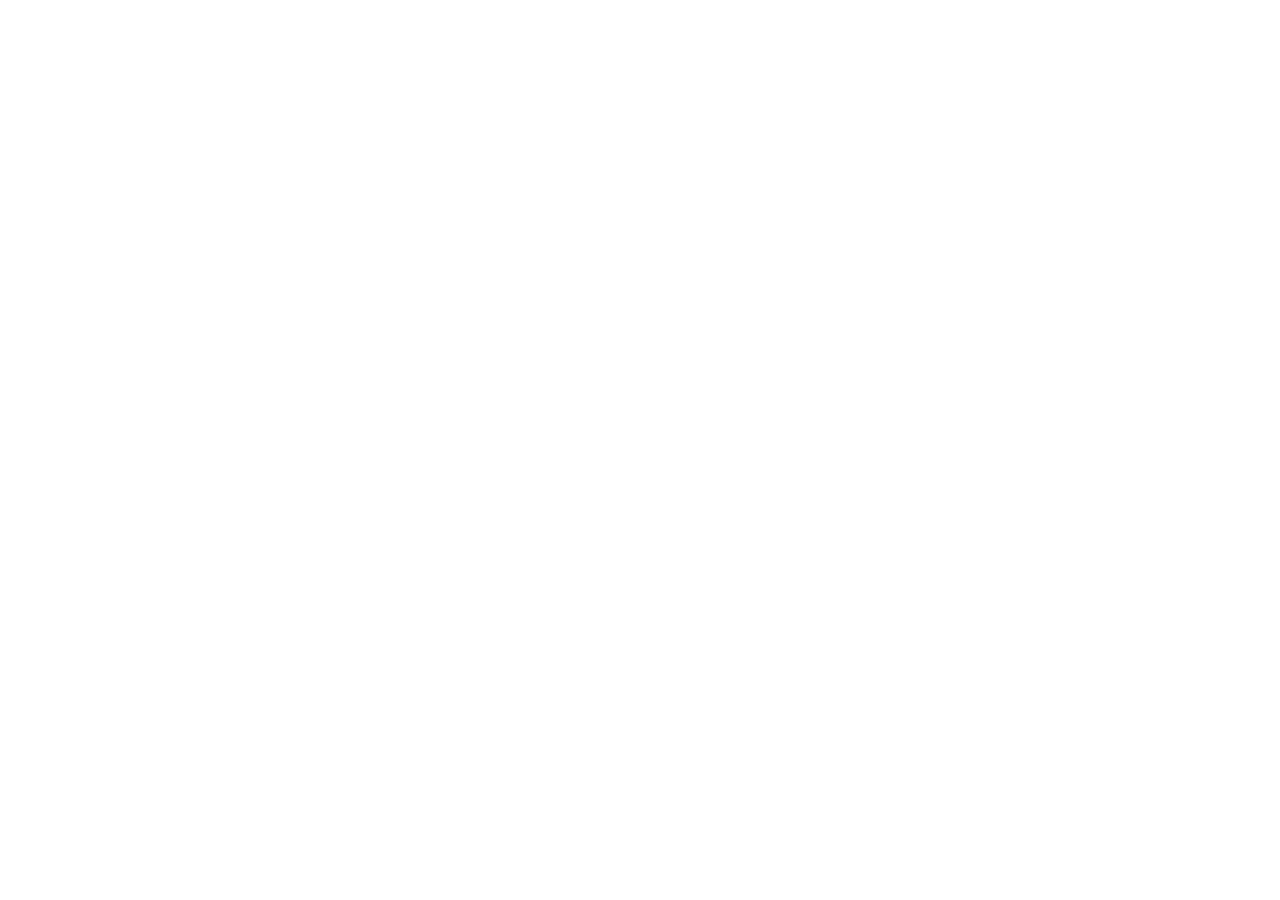
==== index.html @ e518a0ca "Add files via upload" ====
<!DOCTYPE html>
<html>
<head>
  <!--
    If you are serving your web app in a path other than the root, change the
    href value below to reflect the base path you are serving from.

    The path provided below has to start and end with a slash "/" in order for
    it to work correctly.

    For more details:
    * https://developer.mozilla.org/en-US/docs/Web/HTML/Element/base

    This is a placeholder for base href that will be replaced by the value of
    the `--base-href` argument provided to `flutter build`.
  -->
  <base href="/">

  <meta charset="UTF-8">
  <meta content="IE=Edge" http-equiv="X-UA-Compatible">
  <meta name="description" content="A new Flutter project.">

  <!-- iOS meta tags & icons -->
  <meta name="mobile-web-app-capable" content="yes">
  <meta name="apple-mobile-web-app-status-bar-style" content="black">
  <meta name="apple-mobile-web-app-title" content="cinespider_caalculator">
  <link rel="apple-touch-icon" href="icons/Icon-192.png">

  <!-- Favicon -->
  <link rel="icon" type="image/png" href="favicon.png"/>

  <title>cinespider_caalculator</title>
  <link rel="manifest" href="manifest.json">
</head>
<body>
  <script src="flutter_bootstrap.js" async></script>
</body>
</html>
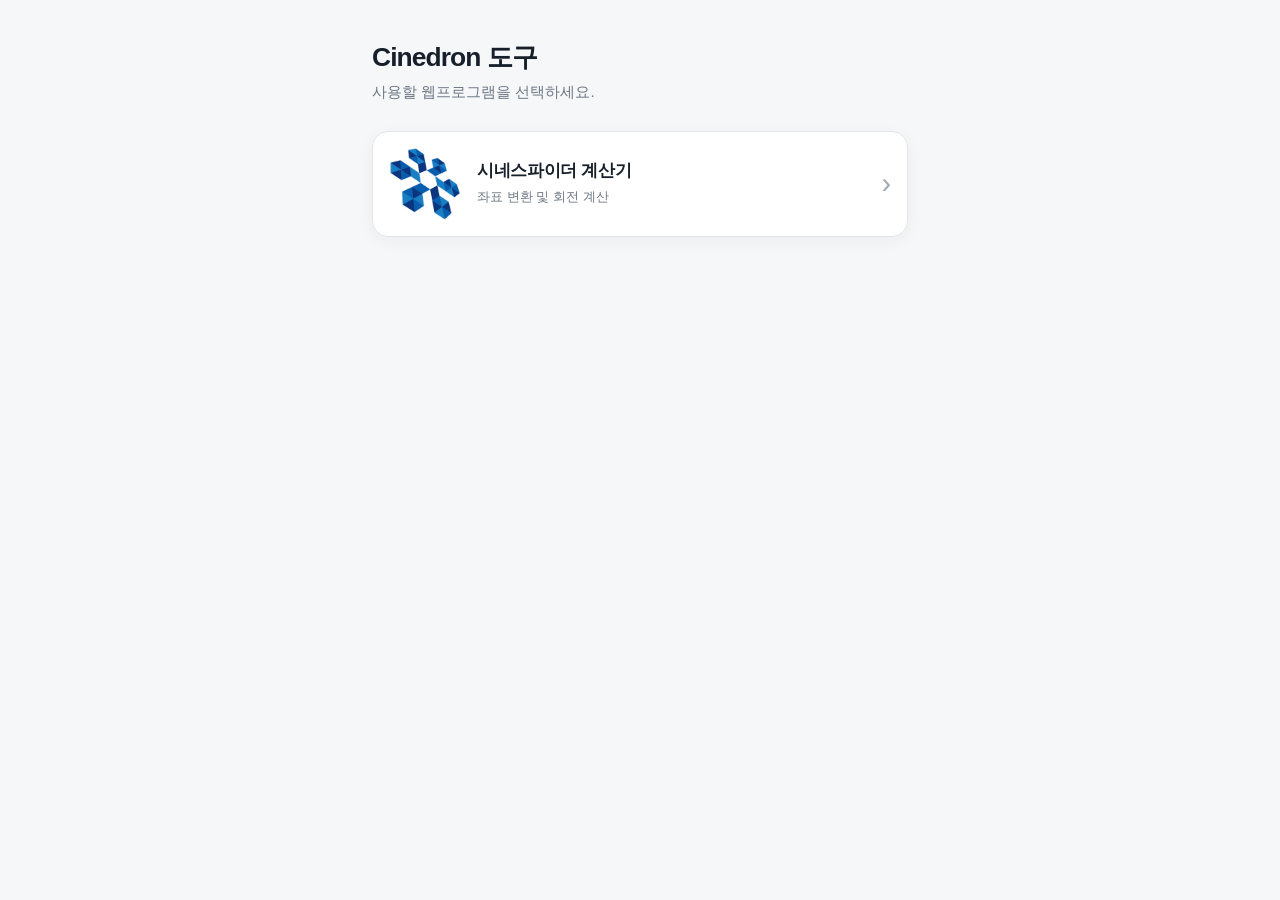
==== commit b4e556e9: "index landing page" ====
--- a/index.html
+++ b/index.html
@@ -1,38 +1,33 @@
-<!DOCTYPE html>
-<html>
-<head>
-  <!--
-    If you are serving your web app in a path other than the root, change the
-    href value below to reflect the base path you are serving from.
-
-    The path provided below has to start and end with a slash "/" in order for
-    it to work correctly.
-
-    For more details:
-    * https://developer.mozilla.org/en-US/docs/Web/HTML/Element/base
-
-    This is a placeholder for base href that will be replaced by the value of
-    the `--base-href` argument provided to `flutter build`.
-  -->
-  <base href="/">
-
-  <meta charset="UTF-8">
-  <meta content="IE=Edge" http-equiv="X-UA-Compatible">
-  <meta name="description" content="A new Flutter project.">
-
-  <!-- iOS meta tags & icons -->
-  <meta name="mobile-web-app-capable" content="yes">
-  <meta name="apple-mobile-web-app-status-bar-style" content="black">
-  <meta name="apple-mobile-web-app-title" content="cinespider_caalculator">
-  <link rel="apple-touch-icon" href="icons/Icon-192.png">
-
-  <!-- Favicon -->
-  <link rel="icon" type="image/png" href="favicon.png"/>
-
-  <title>cinespider_caalculator</title>
-  <link rel="manifest" href="manifest.json">
-</head>
-<body>
-  <script src="flutter_bootstrap.js" async></script>
-</body>
-</html>
+<!doctype html>
+<html lang="ko">
+<head>
+  <meta charset="utf-8">
+  <meta name="viewport" content="width=device-width, initial-scale=1, viewport-fit=cover">
+  <meta name="theme-color" content="#f6f7f9">
+  <meta name="description" content="Cinedron 팀 웹 도구 모음">
+  <meta name="robots" content="noindex, nofollow">
+  <meta http-equiv="Content-Security-Policy" content="default-src 'self'; img-src 'self' data:; style-src 'self'; font-src 'self'; connect-src 'self'; base-uri 'self'; form-action 'none'">
+  <title>Cinedron 도구</title>
+  <link rel="stylesheet" href="/site.css">
+  <script src="/site.js" defer></script>
+</head>
+<body>
+  <main class="container">
+    <header>
+      <h1>Cinedron 도구</h1>
+      <p>사용할 웹프로그램을 선택하세요.</p>
+    </header>
+
+    <section class="app-list" aria-label="웹프로그램 목록">
+      <a class="app-button" href="/apps/cinespider/">
+        <img src="/apps/cinespider/icons/Icon-192.png" alt="" width="72" height="72">
+        <span class="app-text">
+          <strong>시네스파이더 계산기</strong>
+          <small>좌표 변환 및 회전 계산</small>
+        </span>
+        <span class="chevron" aria-hidden="true">›</span>
+      </a>
+    </section>
+  </main>
+</body>
+</html>
--- a/site.css
+++ b/site.css
@@ -0,0 +1,175 @@
+:root {
+  color-scheme: light;
+  --background: #f6f7f9;
+  --surface: #ffffff;
+  --border: #e2e6eb;
+  --text: #17202a;
+  --muted: #6d7885;
+  --accent: #246bce;
+}
+
+* {
+  box-sizing: border-box;
+}
+
+html {
+  min-width: 320px;
+  background: var(--background);
+}
+
+body {
+  min-height: 100vh;
+  min-height: 100svh;
+  margin: 0;
+  color: var(--text);
+  font-family: -apple-system, BlinkMacSystemFont, "Segoe UI", "Noto Sans KR", sans-serif;
+  background: var(--background);
+}
+
+.container {
+  width: min(100%, 36rem);
+  margin: 0 auto;
+  padding: max(2.5rem, env(safe-area-inset-top)) max(1.25rem, env(safe-area-inset-right)) max(2rem, env(safe-area-inset-bottom)) max(1.25rem, env(safe-area-inset-left));
+}
+
+header {
+  margin-bottom: 1.75rem;
+}
+
+h1 {
+  margin: 0;
+  font-size: 1.65rem;
+  line-height: 1.3;
+  letter-spacing: -0.035em;
+}
+
+header p {
+  margin: 0.45rem 0 0;
+  color: var(--muted);
+  font-size: 0.95rem;
+}
+
+.app-list {
+  display: grid;
+  gap: 0.75rem;
+}
+
+.app-button {
+  min-height: 6.5rem;
+  padding: 1rem;
+  display: grid;
+  grid-template-columns: 4.5rem minmax(0, 1fr) auto;
+  align-items: center;
+  gap: 1rem;
+  color: inherit;
+  text-decoration: none;
+  border: 1px solid var(--border);
+  border-radius: 1rem;
+  background: var(--surface);
+  box-shadow: 0 4px 16px rgba(23, 32, 42, 0.05);
+  transition: border-color 150ms ease, box-shadow 150ms ease, transform 150ms ease;
+  -webkit-tap-highlight-color: transparent;
+}
+
+.app-button img {
+  width: 4.5rem;
+  height: 4.5rem;
+  display: block;
+  object-fit: cover;
+  border-radius: 1rem;
+}
+
+.app-text {
+  min-width: 0;
+  display: grid;
+  gap: 0.35rem;
+}
+
+.app-text strong {
+  font-size: 1.05rem;
+  line-height: 1.35;
+  letter-spacing: -0.02em;
+}
+
+.app-text small {
+  overflow: hidden;
+  color: var(--muted);
+  font-size: 0.82rem;
+  line-height: 1.4;
+  text-overflow: ellipsis;
+  white-space: nowrap;
+}
+
+.chevron {
+  color: #a1a9b2;
+  font-size: 1.8rem;
+  line-height: 1;
+}
+
+.app-button:focus-visible {
+  outline: 3px solid rgba(36, 107, 206, 0.25);
+  outline-offset: 3px;
+  border-color: var(--accent);
+}
+
+.app-button:active {
+  transform: scale(0.985);
+}
+
+.not-found {
+  display: grid;
+  place-items: center;
+}
+
+.not-found .page-shell {
+  width: min(100%, 30rem);
+  padding: 2rem 1.25rem;
+  text-align: center;
+}
+
+.error-code {
+  margin: 0;
+  color: var(--accent);
+  font-size: 0.78rem;
+  font-weight: 700;
+  letter-spacing: 0.12em;
+}
+
+.not-found h1 {
+  margin: 0.8rem 0 0.6rem;
+  font-size: 1.7rem;
+}
+
+.not-found p:not(.error-code) {
+  margin: 0 0 1.5rem;
+  color: var(--muted);
+  line-height: 1.65;
+}
+
+.launch-button {
+  min-height: 3.25rem;
+  padding: 0 1rem;
+  display: flex;
+  align-items: center;
+  justify-content: center;
+  gap: 0.65rem;
+  color: #ffffff;
+  font-weight: 700;
+  text-decoration: none;
+  border-radius: 0.8rem;
+  background: var(--accent);
+}
+
+@media (hover: hover) and (pointer: fine) {
+  .app-button:hover {
+    border-color: #cbd3dc;
+    box-shadow: 0 8px 24px rgba(23, 32, 42, 0.09);
+    transform: translateY(-2px);
+  }
+}
+
+@media (prefers-reduced-motion: reduce) {
+  * {
+    transition: none !important;
+  }
+}
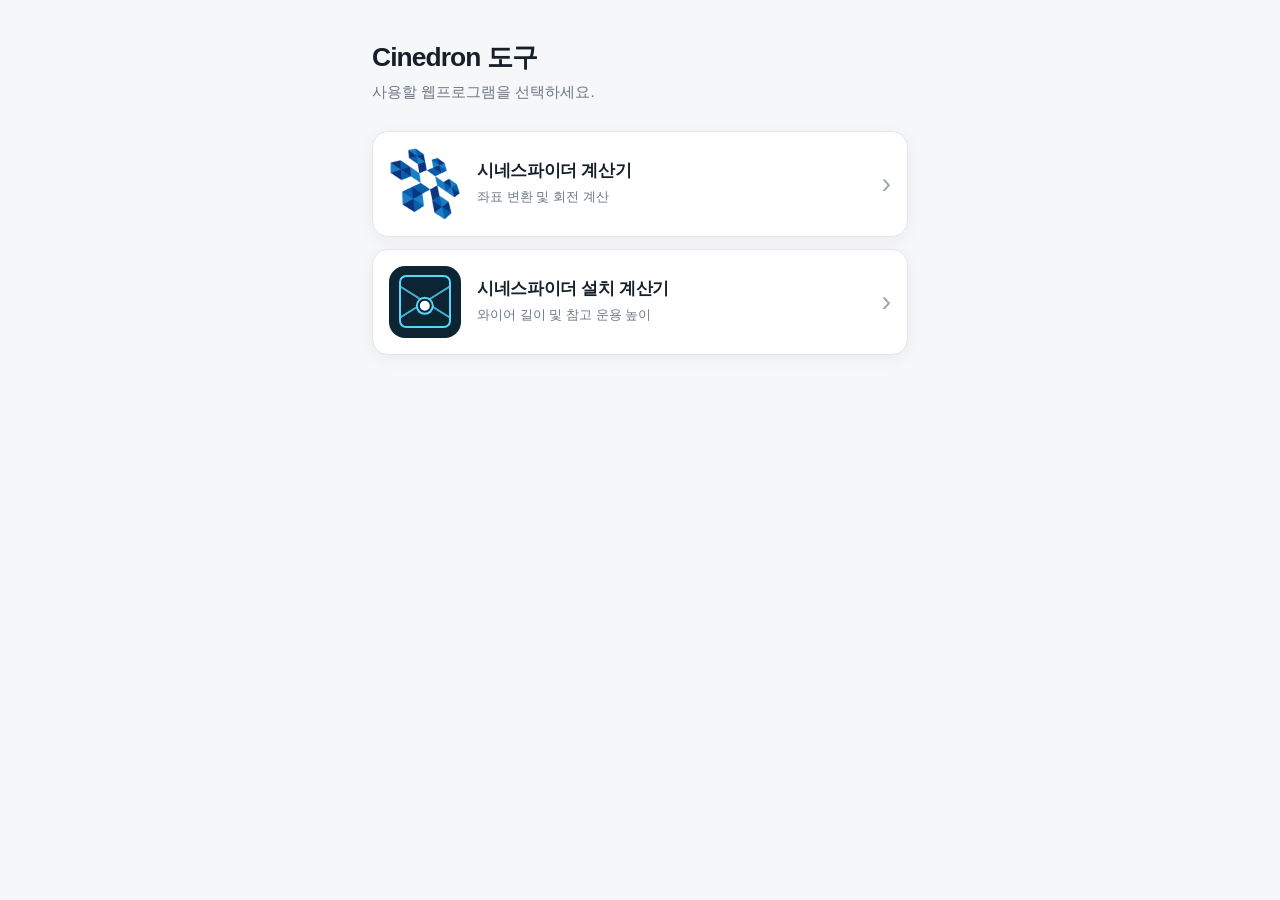
==== commit feba4655: "add CineSpider installation calculator" ====
--- a/index.html
+++ b/index.html
@@ -4,7 +4,7 @@
   <meta charset="utf-8">
   <meta name="viewport" content="width=device-width, initial-scale=1, viewport-fit=cover">
   <meta name="theme-color" content="#f6f7f9">
-  <meta name="description" content="Cinedron 팀 웹 도구 모음">
+  <meta name="description" content="Cinedron 작업용 웹 계산기 모음">
   <meta name="robots" content="noindex, nofollow">
   <meta http-equiv="Content-Security-Policy" content="default-src 'self'; img-src 'self' data:; style-src 'self'; font-src 'self'; connect-src 'self'; base-uri 'self'; form-action 'none'">
   <title>Cinedron 도구</title>
@@ -27,6 +27,17 @@
         </span>
         <span class="chevron" aria-hidden="true">›</span>
       </a>
+
+      <a class="app-button" href="/apps/cinespider-install/">
+        <span class="app-icon app-icon--install" aria-hidden="true">
+          <span></span>
+        </span>
+        <span class="app-text">
+          <strong>시네스파이더 설치 계산기</strong>
+          <small>와이어 길이 및 참고 운용 높이</small>
+        </span>
+        <span class="chevron" aria-hidden="true">›</span>
+      </a>
     </section>
   </main>
 </body>
--- a/site.css
+++ b/site.css
@@ -77,6 +77,47 @@
   display: block;
   object-fit: cover;
   border-radius: 1rem;
+}
+
+.app-icon {
+  position: relative;
+  width: 4.5rem;
+  height: 4.5rem;
+  display: block;
+  overflow: hidden;
+  border-radius: 1rem;
+  background: #0d2533;
+}
+
+.app-icon--install::before,
+.app-icon--install::after {
+  position: absolute;
+  inset: 0.75rem;
+  content: "";
+  background:
+    linear-gradient(32deg, transparent 48%, rgba(87, 215, 255, 0.75) 49%, rgba(87, 215, 255, 0.75) 51%, transparent 52%),
+    linear-gradient(-32deg, transparent 48%, rgba(87, 215, 255, 0.75) 49%, rgba(87, 215, 255, 0.75) 51%, transparent 52%);
+}
+
+.app-icon--install::after {
+  inset: 0.62rem;
+  border: 2px solid #57d7ff;
+  border-radius: 0.45rem;
+  background: none;
+}
+
+.app-icon--install span {
+  position: absolute;
+  z-index: 1;
+  left: 50%;
+  top: 56%;
+  width: 0.9rem;
+  height: 0.9rem;
+  border: 2px solid #0d2533;
+  border-radius: 50%;
+  background: #ffffff;
+  box-shadow: 0 0 0 2px #57d7ff;
+  transform: translate(-50%, -50%);
 }
 
 .app-text {
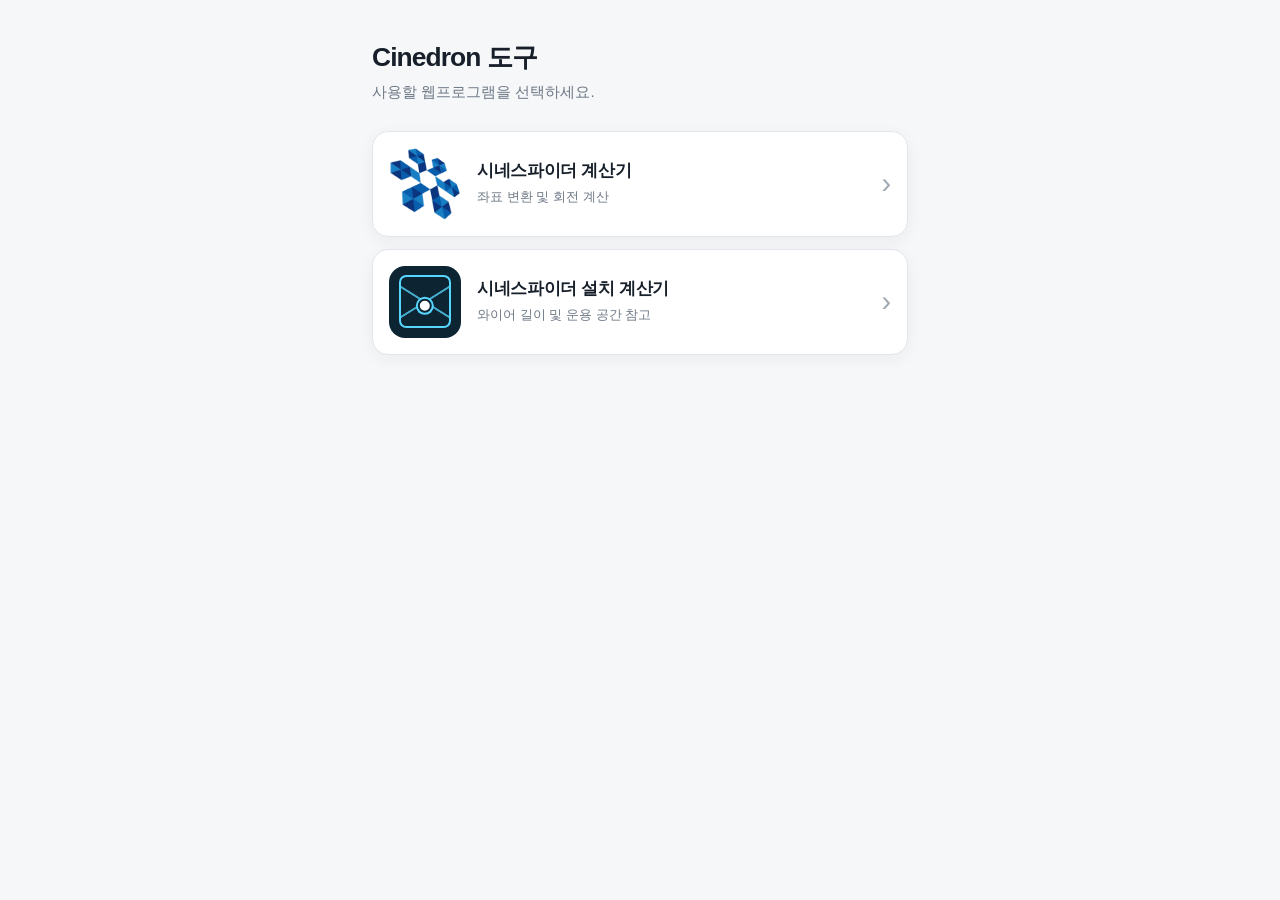
==== commit 2e4a5ef2: "add CineSpider position simulation" ====
--- a/index.html
+++ b/index.html
@@ -34,7 +34,7 @@
         </span>
         <span class="app-text">
           <strong>시네스파이더 설치 계산기</strong>
-          <small>와이어 길이 및 참고 운용 높이</small>
+          <small>와이어 길이 및 운용 공간 참고</small>
         </span>
         <span class="chevron" aria-hidden="true">›</span>
       </a>
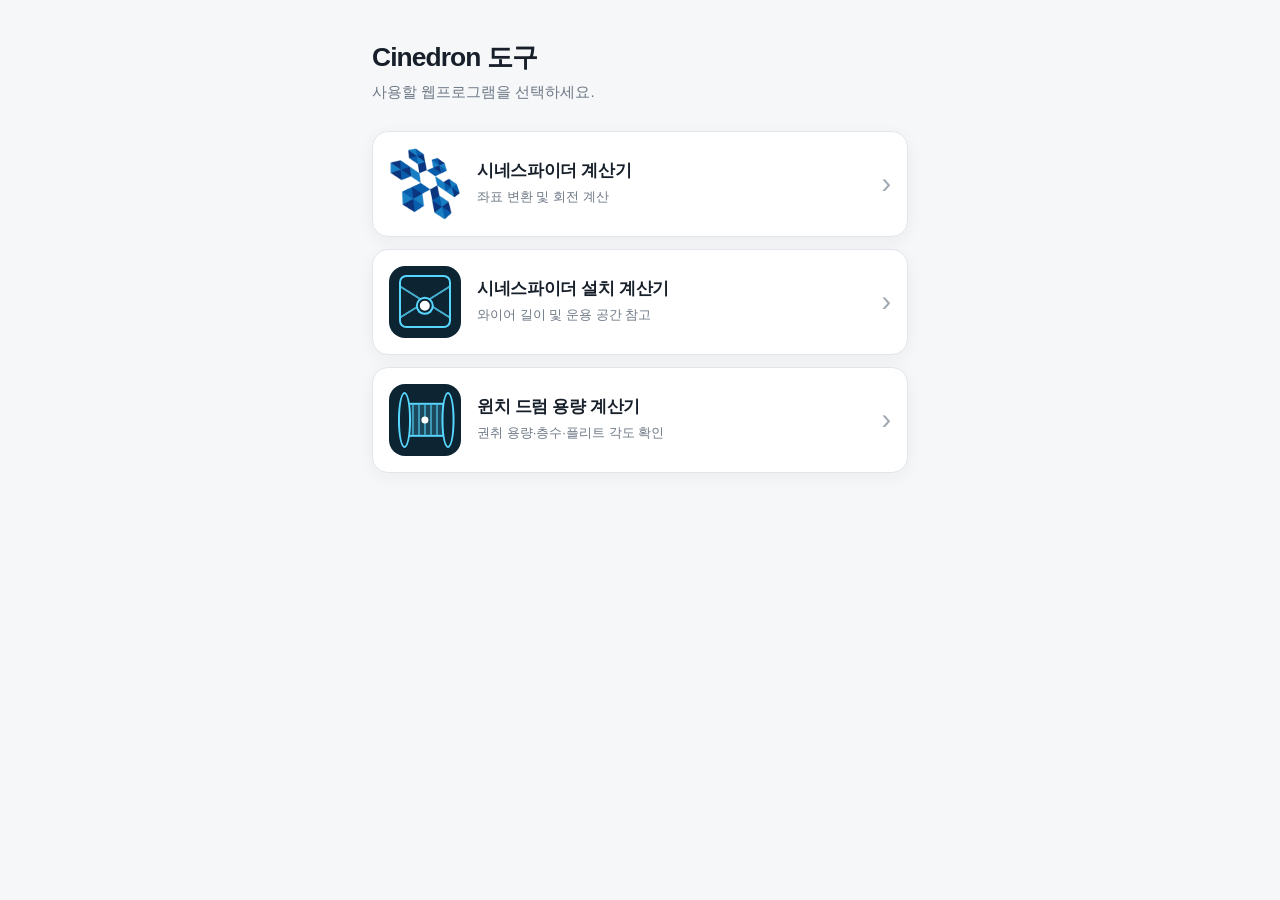
==== commit f5a3a837: "add workspace map and winch drum calculator" ====
--- a/index.html
+++ b/index.html
@@ -38,6 +38,17 @@
         </span>
         <span class="chevron" aria-hidden="true">›</span>
       </a>
+
+      <a class="app-button" href="/apps/winch-drum/">
+        <span class="app-icon app-icon--drum" aria-hidden="true">
+          <span></span>
+        </span>
+        <span class="app-text">
+          <strong>윈치 드럼 용량 계산기</strong>
+          <small>권취 용량·층수·플리트 각도 확인</small>
+        </span>
+        <span class="chevron" aria-hidden="true">›</span>
+      </a>
     </section>
   </main>
 </body>
--- a/site.css
+++ b/site.css
@@ -117,6 +117,45 @@
   border-radius: 50%;
   background: #ffffff;
   box-shadow: 0 0 0 2px #57d7ff;
+  transform: translate(-50%, -50%);
+}
+
+.app-icon--drum::before {
+  position: absolute;
+  left: 0.8rem;
+  right: 0.8rem;
+  top: 50%;
+  height: 1.9rem;
+  content: "";
+  border-top: 2px solid #57d7ff;
+  border-bottom: 2px solid #57d7ff;
+  background: repeating-linear-gradient(90deg, rgba(87, 215, 255, 0.2) 0 4px, rgba(87, 215, 255, 0.65) 4px 6px);
+  transform: translateY(-50%);
+}
+
+.app-icon--drum::after {
+  position: absolute;
+  left: 0.55rem;
+  top: 50%;
+  width: 0.6rem;
+  height: 3.25rem;
+  content: "";
+  border: 2px solid #57d7ff;
+  border-radius: 50%;
+  background: #0d2533;
+  box-shadow: 2.72rem 0 0 -2px #0d2533, 2.72rem 0 0 0 #57d7ff;
+  transform: translateY(-50%);
+}
+
+.app-icon--drum span {
+  position: absolute;
+  z-index: 2;
+  left: 50%;
+  top: 50%;
+  width: 0.45rem;
+  height: 0.45rem;
+  border-radius: 50%;
+  background: #ffffff;
   transform: translate(-50%, -50%);
 }
 
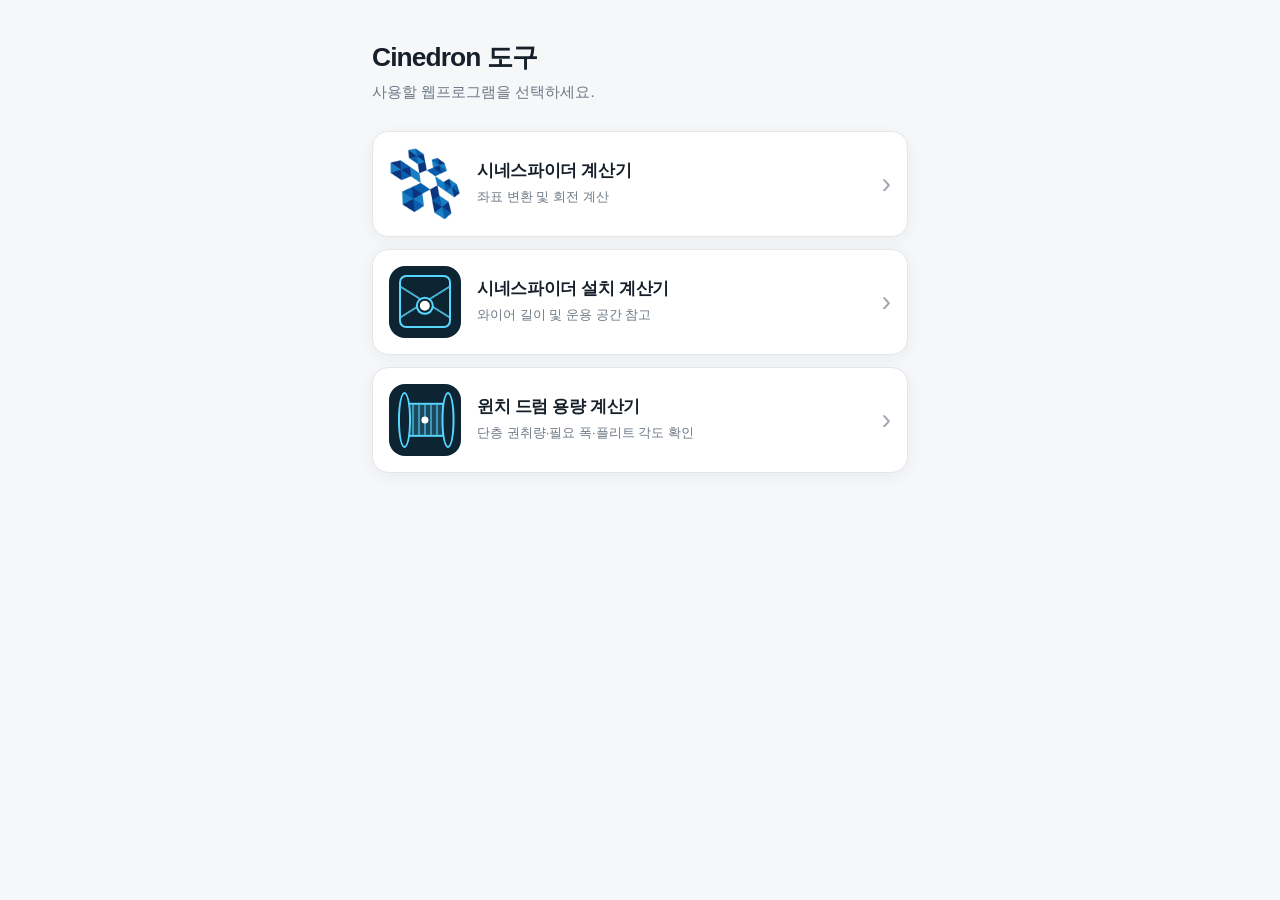
==== commit adc66e3f: "make winch drum calculator single-layer only" ====
--- a/index.html
+++ b/index.html
@@ -45,7 +45,7 @@
         </span>
         <span class="app-text">
           <strong>윈치 드럼 용량 계산기</strong>
-          <small>권취 용량·층수·플리트 각도 확인</small>
+          <small>단층 권취량·필요 폭·플리트 각도 확인</small>
         </span>
         <span class="chevron" aria-hidden="true">›</span>
       </a>
